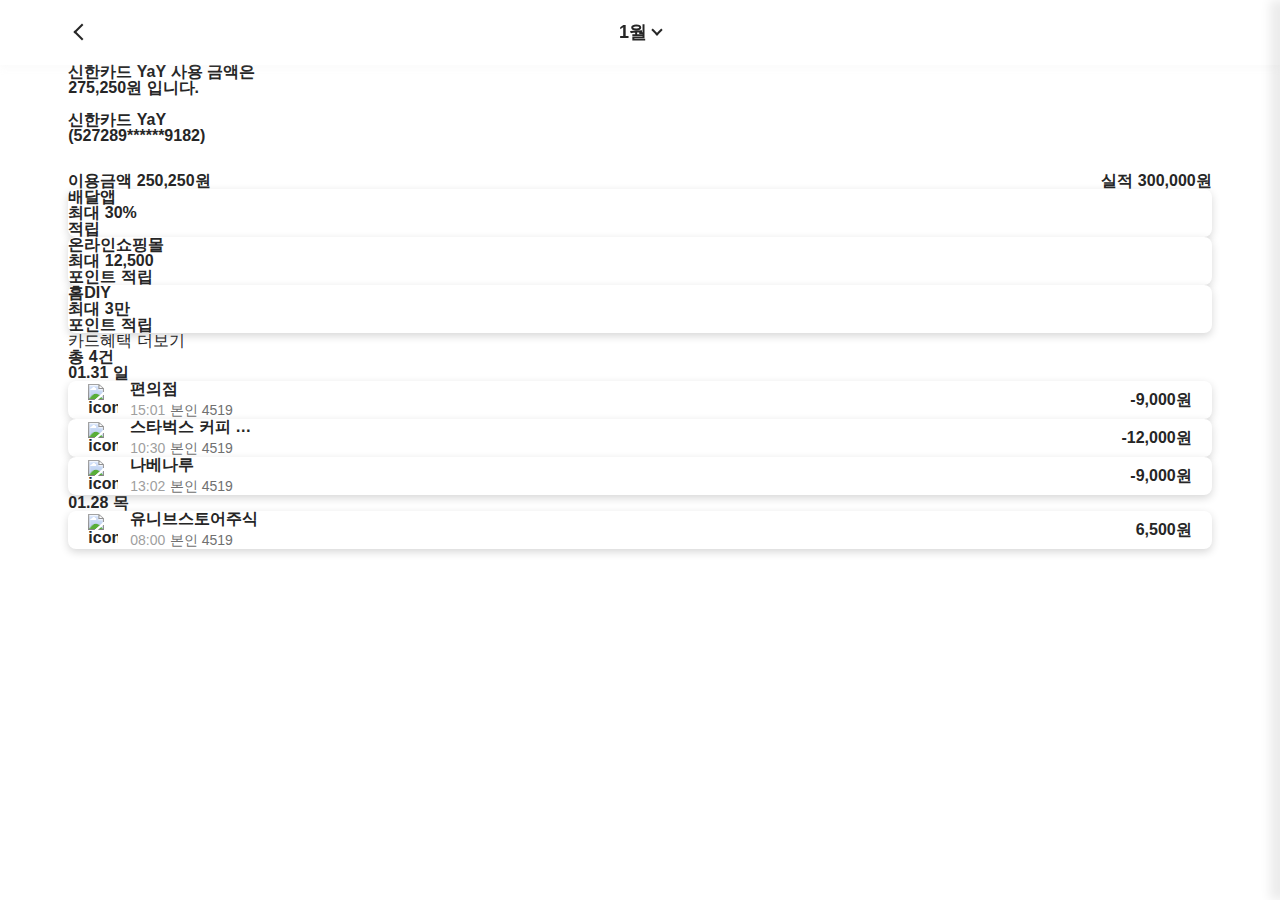
==== card-pay-result.html @ 5c0e251d "csss" ====
<!DOCTYPE html>
<html lang="en">

<head>
    <meta charset="UTF-8">
    <meta name="viewport"
        content="width=device-width, initial-scale=1.0, maximum-scale=1.0, minimum-scale=1.0, user-scalable=no">
    <title>SmartReport_main_page</title>

    <link rel="stylesheet" href="./swiper/package/css/swiper.css">
    <link rel="stylesheet" type="text/css" href="https://cdn.jsdelivr.net/gh/moonspam/NanumSquare@1.0/nanumsquare.css">
    <link rel="stylesheet" href="./css/reset.css">
    <link rel="stylesheet" href="./css/common.css">
    <link rel="stylesheet" href="./css/card-pay-result.css">
</head>

<body>
    <header>
        <nav>
            <div class="nav-header">
                <div class="nav-wrap">
                    <div class="top">
                        <h2>전체메뉴</h2>
                        <ul class="util">
                            <li>
                                <a href="./index.html">
                                    <img src="./img/home.png" alt="">
                                </a>
                            </li>
                            <li>
                                <a class="notice" href="./notice.html">
                                    <img src="./img/icon_notice.png" alt="">
                                </a>
                            </li>
                            <li>
                                <div class="hamburger act">
                                    <span></span>
                                    <span></span>
                                    <span></span>
                                </div>
                            </li>
                        </ul>
                    </div>
                    <div class="search-box">
                        <input type="text" placeholder="검색">
                        <button><img src="./img/icon_search.svg" alt=""></button>
                    </div>
                </div>
            </div>
            <div class="nav-body">
                <h2>MY</h2>
                <div class="nav-line"></div>
                <ul>
                    <li>
                        <a href="javascript:void(0)">계좌</a>
                    </li>
                    <div class="li-line"></div>
                    <li>
                        <a href="javascript:void(0)">거래 내역</a>
                    </li>
                    <div class="li-line"></div>
                    <li>
                        <a href="./challenge.html">챌린지</a>
                    </li>
                    <div class="li-line"></div>
                    <li>
                        <a href="javascript:void(0)">고정 지출 내역</a>
                    </li>
                    <div class="li-line"></div>
                </ul>
                <h2>리포트</h2>
                <div class="nav-line"></div>
                <ul>
                    <li>
                        <a href="./report_result.html">카테고리별 소비 내역</a>
                    </li>
                    <div class="li-line"></div>
                    <li>
                        <a href="./card-pay-result.html">카드별 이용 실적</a>
                    </li>
                    <div class="li-line"></div>
                    <li>
                        <a href="./card-pay.html">월별 소비 내역</a>
                    </li>
                    <div class="li-line"></div>
                </ul>
            </div>
        </nav>
        <div class="black_bg"></div>
        <div class="inner-wrap">
            <div class="header-wrap">
                <a href="./report.html">
                    <span class="prev"></span>
                </a>

                <div class="month-select">
                    <span>1월</span>
                </div>
                <div class="util">
                    <div class="white-wrap">
                        <div class="hamburger">
                            <span></span>
                            <span></span>
                            <span></span>
                        </div>
                    </div>
                </div>
            </div>
        </div>
        <div class="line"></div>
    </header>
    <article class="cont">
        <div class="inner-wrap">
            <div class="tit">
                <p><span class="b-line">신한카드 YaY</span> 사용 금액은</p>
                <p><span class="exbold">275,250원</span> 입니다.</p>
            </div>
            <div class="card-wrap">
                <img src="./img/report/cardImg1.png" alt="">
                <h3>신한카드 YaY</h3>
                <span>(527289******9182)</span>
            </div>
            <div class="right">
                <img src="./img/report/cardIcon.png" alt="">
            </div>
            <div class="prog">
                <div class="progs" id="progressing"></div>
            </div>
            <div class="prog-text">
                <span>이용금액 250,250원</span>
                <span>실적 300,000원</span>
            </div>
            <div class="flex-box">
                <div class="box box_item">
                    <span>배달앱</span>
                    <p>최대 30%<br>적립</p>
                </div>
                <div class="box box_item">
                    <span>온라인쇼핑몰</span>
                    <p>최대 12,500<br>포인트 적립</p>
                </div>
                <div class="box box_item">
                    <span>홈DIY</span>
                    <p>최대 3만<br>포인트 적립</p>
                </div>
            </div>
            <div class="right">
                <span class="regular">카드혜택 더보기</span>
            </div>
            <h3 class="pay-tit">총 4건</h3>
            <div class="pay-wrap">
                <div class="pay-area">
                    <div class="vertical-bar"></div>
                    <div class="pay-tit-box">
                        <span>01.31 일</span>
                    </div>
                    <div class="box box_1">
                        <div class="pay-box">
                            <div class="left-box">
                                <img src="./img/icon/pay-5.png" alt="icon">
                                <div class="pay">
                                    <h3>편의점</h3>
                                    <span>15:01</span>
                                    <p>본인 4519</p>
                                </div>
                            </div>
                            <span>-9,000원</span>
                        </div>
                    </div>
                    <div class="box box_1">
                        <div class="pay-box">
                            <div class="left-box">
                                <img src="./img/icon/pay-1.png" alt="icon">
                                <div class="pay">
                                    <h3>스타벅스 커피 …</h3>
                                    <span>10:30</span>
                                    <p>본인 4519</p>
                                </div>
                            </div>
                            <span>-12,000원</span>
                        </div>
                    </div>
                    <div class="box box_1">
                        <div class="pay-box">
                            <div class="left-box">
                                <img src="./img/icon/pay-4.png" alt="icon">
                                <div class="pay">
                                    <h3>나베나루</h3>
                                    <span>13:02</span>
                                    <p>본인 4519</p>
                                </div>
                            </div>
                            <span>-9,000원</span>
                        </div>
                    </div>
                </div>
                <div class="pay-area">
                    <div class="vertical-bar"></div>
                    <div class="pay-tit-box">
                        <span>01.28 목</span>
                    </div>
                    <div class="box box_1">
                        <div class="pay-box">
                            <div class="left-box">
                                <img src="./img/icon/pay-plus.svg" alt="icon">
                                <div class="pay">
                                    <h3>유니브스토어주식</h3>
                                    <span>08:00</span>
                                    <p>본인 4519</p>
                                </div>
                            </div>
                            <span>6,500원</span>
                        </div>
                    </div>
                </div>
            </div>

        </div>
    </article>
    <script src="./js/jquery.min.js"></script>
    <script src="./js/script.js"></script>
</body>

</html>
---- css/common.css ----
html,body{font-family: 'NanumSquare', sans-serif;font-size: 16px; font-weight: 600; color: #262626;}

body{width: 100%; height: 100vh; padding-top: 64px;}
.inner-wrap{position: relative; width: 89.33%; margin:0 auto;}
button{font-size: 16px;}

/* header */
header{position: fixed;width: 100%; top: 0; left: 0;z-index: 1;box-shadow: 0 3px 8px #CDCDCD1A;}
.header-wrap{margin: 0 4px; height: 64px; display: flex; text-align: center; justify-content: space-between; align-items: center; padding: 22px 0;}
.header-wrap > .menu a{position: relative;font-size: 24px;opacity: .75;font-weight: 400; line-height: 30px;}
.header-wrap > .menu a.active{font-size: 26px; opacity: 1;font-weight: 800;line-height: 27px;}
.header-wrap > .menu li{float: left; margin-right: 20px;line-height: 27px;position: relative;}
.util{ margin-bottom: 4px;z-index: 0;}
.util li{float: left; margin-left: 20px;}
.util .home{display: inline-block; width: 25px; height: 25px; background-image: url(../img/home.png);}
.util img{width: 25px;}

.util .hamburger{display: inline-block; width: 25px; height: 25px;padding: 3px 0; }
.util .hamburger span{display:block; width: 24px; height: 2px;margin-bottom: 6px;background-color: #fff;}
.hamburger.act span:nth-child(1){transform: translateY(8px) rotate(45deg); transition: .2s ease-in-out;}
.hamburger.act span:nth-child(2){visibility: hidden;}
.hamburger.act span:nth-child(3){transform: translateY(-8px) rotate(135deg);transition: .2s ease-in-out;}



.header-wrap > a>  span{display: block; width: 12px;height: 12px; border: 2px solid #262626; border-bottom: none;border-left: none; }
.prev{margin-left: 4px; transform: rotate(-135deg);}
.header-wrap .month-select {position: absolute; left: 50%; transform: translateX(-50%);}
.header-wrap .month-select span{font-size: 18px;}
.header-wrap .month-select >span:after{content: ''; display: inline-block; width: 6px; height: 6px; border: 2px solid ; border-left: none; border-bottom: none;  transform:translateY(-4px) rotate(135deg); margin-left: 6px;}



/* 햄버거 네비 메뉴 ------------------------------------------------------- */
nav{ height: 100%;width: 312px;position: fixed;z-index: 3;top: 0;right: 0;background-color: #fff;overflow-x: hidden;transition: all 0.3s ease-in-out;box-shadow: -10px 0 10px #00000014 ; transform: translateX(312px);}
nav.act{transform: translateX(0); ;}
.nav-header{position: relative; width: 100%; height: 154px;background-color:#32C5FF;}

.black_bg{position: fixed; top: 0; left: 0;width: 100%; height: 100%; background-color: #262626;opacity: .5; z-index: 2; visibility: hidden;}
.nav-wrap{margin: 0 20px;font-size: 20px;height: 64px;}
.top{display: flex; justify-content: space-between; padding-top: 21px;}
nav .hamburger span{background-color: #fff;}
.nav-header h2{ color: #fff;margin-left: 4px; line-height: 23px;}
.search-box { height: 44px; display: flex; justify-content: space-between; margin-top: 47px;}
.search-box > input{width: 230px; padding-left: 16px; border: 0px; outline: none;border-radius: 4px 0 0 4px;font-size: 16px; color: #262626;}
.search-box > input::placeholder{color: #b8b8b8;font-family:'NanumSquare', sans-serif; ;}
.search-box > input:-ms-input-placeholder{color: #b8b8b8;}
.search-box > input::-webkit-input-placeholder{color: #b8b8b8;}
.search-box > button{width: 50px; border: none; outline: none;background-color: #fff; border-radius: 0 4px 4px 0}
.search-box > button img{width: 20px;}

.nav-body h2{display: block; margin-left: 20px;padding-top: 32px;font-size: 20px; font-weight: 800;}
.nav-line{width: 100%; height: 1px;margin: 12px 0 20px 0; background-color: #DDDDDD;}
.li-line{width: 100%; height: 1px; margin:20px 0; background-color: #f7f7f7;}
.nav-body ul > li{margin-left: 20px; font-weight: 400;}
.nav-body ul > li a{color:#707070; font-size: 18px;}
/* ----------------------------------------------------------------------------- */


.line{width: 100%; height: 1px;}
.tit-box{width: 100%; display: flex; justify-content: space-between; align-items: center;}
.tit-box > span{line-height: 18px;}
.tit-box span:after{content: ''; display: inline-block; width: 6px; height: 6px; border: 1px solid ; border-left: none; border-bottom: none;  transform:translateY(-2px) rotate(45deg); margin-left: 4px;}
.box-tit span:after{content: ''; display: inline-block; width: 6px; height: 6px; border: 1px solid ; border-left: none; border-bottom: none;  transform:translateY(-2px) rotate(45deg); margin-left: 4px;}

/* progress bar */
.prog{width: 100%; border-radius: 50px;background: #dddddd; }
.progs{height: 100%;border-radius: 50px 0 0 50px;}
.prog-text{display: flex; justify-content: space-between; margin-top: 13px;}


/* box */
.box{width: 100%; background-color: #fff; border-radius: 8px; box-shadow: 0 3px 8px #00000029;overflow: hidden;}



/* pay-box */

.pay-box{display: flex; justify-content: space-between; align-items: center;margin: 0 20px;}
.pay-box > .left-box{display: flex; align-items: center;}
.pay-box > .left-box img{width: 30px; }
.pay-box > .left-box > .pay{display: inline-block; margin-left: 12px;}
.pay-box > .left-box > .pay h3{margin-bottom: 6px;}
.pay-box > .left-box > .pay>span{font-size: 14px; color: #707070;font-weight: 400; opacity: 67%;}
.pay-box > .left-box > .pay p{display: inline-block; font-size: 14px; color: #707070;font-weight: 400;}
/* .pay-box > span{margin-top: 10px; } */


/* color */
.green{color: #00C04D;}
.red{color: #FC3145;}
.yellow{color: #ECFF08;}
.blue{color: #3262FF;}
.gray70{color: #707070;}

/* font-weight */
.regular{font-weight: 400;}
.exbold{font-weight: 800;}


/* animation */
.opacity{-webkit-animation: opa .5s ease-in-out;}
@-webkit-keyframes opa{
    0%{
      opacity: 0;
      }
    100%{
      opacity: 1;
      }
  }
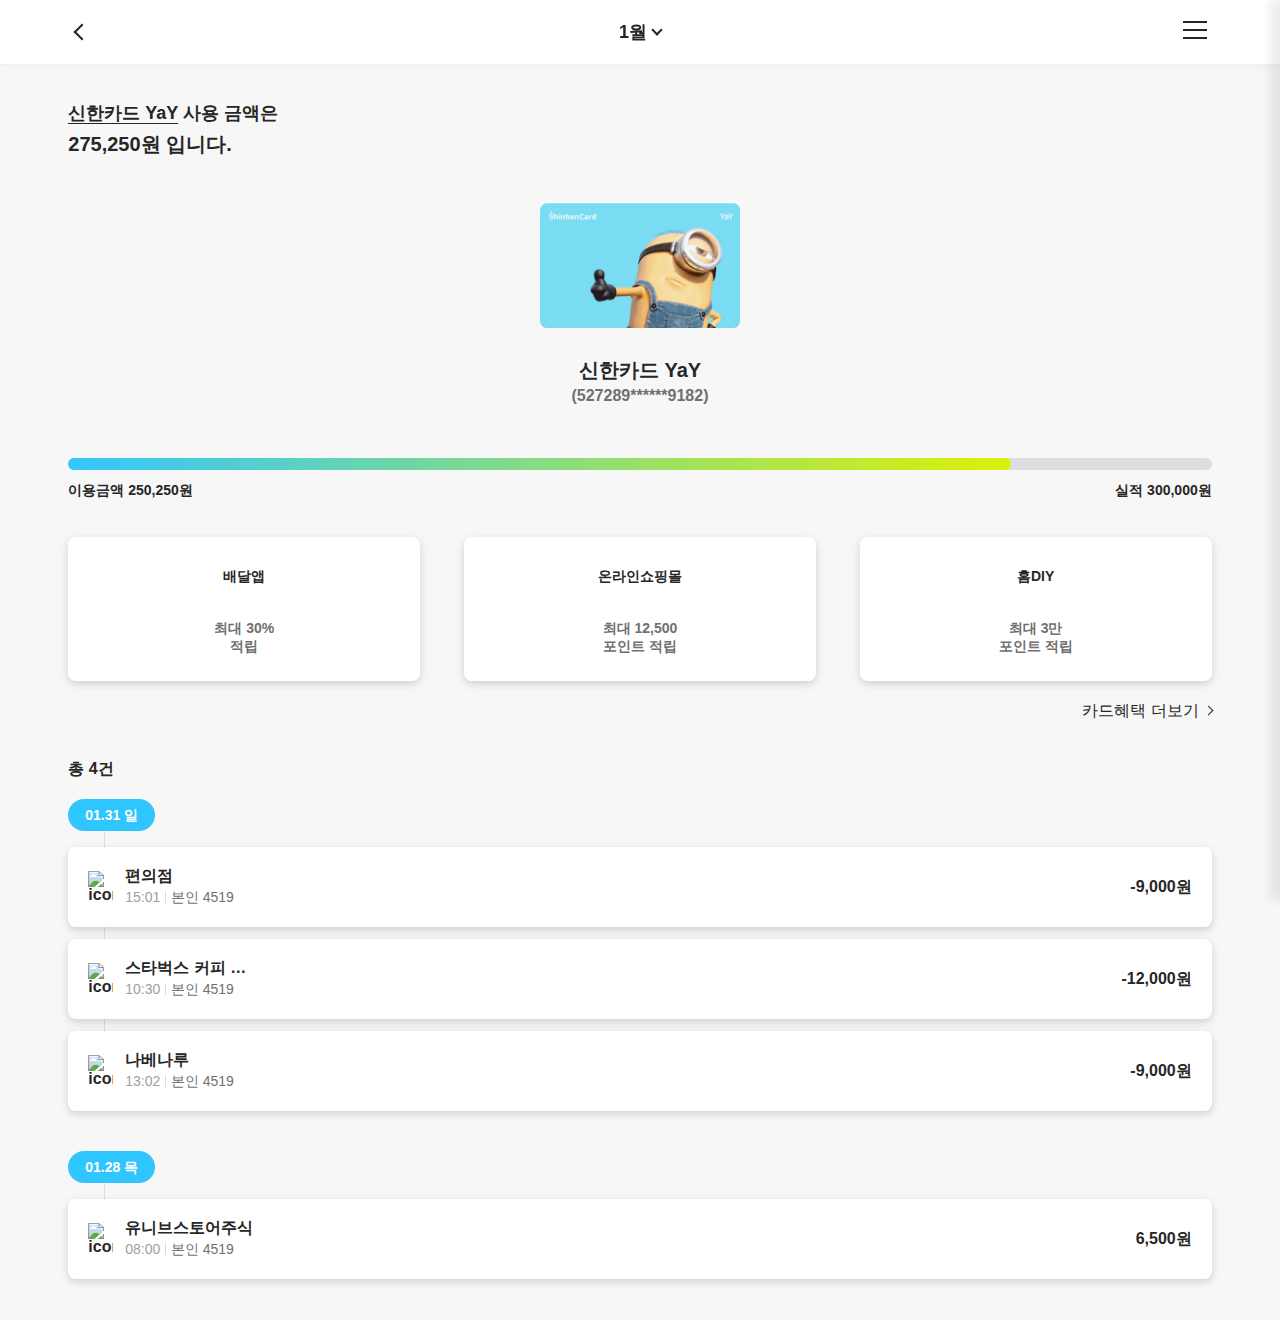
==== commit ae7e45b0: "css" ====
--- a/card-pay-result.html
+++ b/card-pay-result.html
@@ -29,7 +29,8 @@
                             </li>
                             <li>
                                 <a class="notice" href="./notice.html">
-                                    <img src="./img/icon_notice.png" alt="">
+                                    <div class="notice-circle">5</div>
+                                    <img src="./img/notice.png" alt="">
                                 </a>
                             </li>
                             <li>
@@ -116,7 +117,7 @@
                 <p><span class="exbold">275,250원</span> 입니다.</p>
             </div>
             <div class="card-wrap">
-                <img src="./img/report/cardImg1.png" alt="">
+                <img src="./img/img.png" alt="">
                 <h3>신한카드 YaY</h3>
                 <span>(527289******9182)</span>
             </div>
@@ -124,7 +125,7 @@
                 <img src="./img/report/cardIcon.png" alt="">
             </div>
             <div class="prog">
-                <div class="progs" id="progressing"></div>
+                <div class="progs" per="100" id="progressing"></div>
             </div>
             <div class="prog-text">
                 <span>이용금액 250,250원</span>
@@ -217,8 +218,33 @@
 
         </div>
     </article>
-    <script src="./js/jquery.min.js"></script>
-    <script src="./js/script.js"></script>
+    <script type="text/javascript" src="./js/jquery.min.js"></script>
+    <script type="text/javascript" src="./js/jquery.easing.1.3.js"></script>
+    <script type="text/javascript" src="./js/script.js"></script>
+    <script>
+        $(function () {
+            setTimeout(function () {
+                vibe()
+                $('.right img').attr('src', './img/report/cardIcon_color.png')
+            }, 1200)
+
+            function vibe() {
+                $('.right img').addClass('vibe')
+            }
+            $('.progs').each(function () {
+                var $this = $(this);
+                var per = $this.attr('per');
+                $this.animate({
+                    width: per + "%"
+                }, 1200);
+                if (per >= 100) {
+                    $(this).css({ 'border-radius': '50px' })
+                }
+            });
+
+        });
+
+    </script>
 </body>
 
 </html>--- a/css/common.css
+++ b/css/common.css
@@ -15,7 +15,7 @@
 .util .home{display: inline-block; width: 25px; height: 25px; background-image: url(../img/home.png);}
 .util img{width: 25px;}
 
-.util .hamburger{display: inline-block; width: 25px; height: 25px;padding: 3px 0; }
+.util .hamburger{display: inline-block; width: 25px; height: 25px;padding: 3px 0;  }
 .util .hamburger span{display:block; width: 24px; height: 2px;margin-bottom: 6px;background-color: #fff;}
 .hamburger.act span:nth-child(1){transform: translateY(8px) rotate(45deg); transition: .2s ease-in-out;}
 .hamburger.act span:nth-child(2){visibility: hidden;}
@@ -28,12 +28,13 @@
 .header-wrap .month-select {position: absolute; left: 50%; transform: translateX(-50%);}
 .header-wrap .month-select span{font-size: 18px;}
 .header-wrap .month-select >span:after{content: ''; display: inline-block; width: 6px; height: 6px; border: 2px solid ; border-left: none; border-bottom: none;  transform:translateY(-4px) rotate(135deg); margin-left: 6px;}
-
-
+.notice{position: relative;}
+.notice-circle{width: 12px; height: 12px; background-color: red; border-radius: 50%; position: absolute; right: 0;color: #fff;
+font-size: 8px; text-align: center; line-height: 12px; font-weight: 4lo00;}
 
 /* 햄버거 네비 메뉴 ------------------------------------------------------- */
 nav{ height: 100%;width: 312px;position: fixed;z-index: 3;top: 0;right: 0;background-color: #fff;overflow-x: hidden;transition: all 0.3s ease-in-out;box-shadow: -10px 0 10px #00000014 ; transform: translateX(312px);}
-nav.act{transform: translateX(0); ;}
+nav.act{transform: translateX(0);}
 .nav-header{position: relative; width: 100%; height: 154px;background-color:#32C5FF;}
 
 .black_bg{position: fixed; top: 0; left: 0;width: 100%; height: 100%; background-color: #262626;opacity: .5; z-index: 2; visibility: hidden;}
@@ -52,7 +53,9 @@
 .nav-body h2{display: block; margin-left: 20px;padding-top: 32px;font-size: 20px; font-weight: 800;}
 .nav-line{width: 100%; height: 1px;margin: 12px 0 20px 0; background-color: #DDDDDD;}
 .li-line{width: 100%; height: 1px; margin:20px 0; background-color: #f7f7f7;}
-.nav-body ul > li{margin-left: 20px; font-weight: 400;}
+
+.nav-body ul  a{display: block; width: 100%;}
+.nav-body ul > li{ margin-left: 20px; font-weight: 400;}
 .nav-body ul > li a{color:#707070; font-size: 18px;}
 /* ----------------------------------------------------------------------------- */
 
@@ -65,7 +68,7 @@
 
 /* progress bar */
 .prog{width: 100%; border-radius: 50px;background: #dddddd; }
-.progs{height: 100%;border-radius: 50px 0 0 50px;}
+.progs{width: 0%; height: 100%;border-radius: 50px 0 0 50px;}
 .prog-text{display: flex; justify-content: space-between; margin-top: 13px;}
 
 
@@ -78,7 +81,7 @@
 
 .pay-box{display: flex; justify-content: space-between; align-items: center;margin: 0 20px;}
 .pay-box > .left-box{display: flex; align-items: center;}
-.pay-box > .left-box img{width: 30px; }
+.pay-box > .left-box img{width: 25px; }
 .pay-box > .left-box > .pay{display: inline-block; margin-left: 12px;}
 .pay-box > .left-box > .pay h3{margin-bottom: 6px;}
 .pay-box > .left-box > .pay>span{font-size: 14px; color: #707070;font-weight: 400; opacity: 67%;}
@@ -109,3 +112,24 @@
       }
   }
 
+
+.vibe{-webkit-animation: viber 1s ease-in-out;}
+.vibein{-webkit-animation: vibe .5s infinite alternate-reverse;}
+
+@-webkit-keyframes viber{
+    0%{transform: scale(1);}
+    30%{transform: scale(1.1) rotate(-25deg);}
+    60%{transform: scale(1.1) rotate(25deg);}
+    100%{transform: scale(1) rotate(0deg);}
+}
+
+
+.dive{-webkit-animation: diving 1s;}
+
+@-webkit-keyframes diving{
+  0%{top: -300px; visibility: visible;}
+  70%{top: 0;transform: rotate(0);}
+  75%{transform: rotate(15deg);}
+  95%{transform: rotate(-15deg);}
+  100%{transform: rotate(0);}
+}--- a/css/card-pay-result.css
+++ b/css/card-pay-result.css
@@ -0,0 +1,51 @@
+body{background-color: #F7F7F7;}
+header{background-color: #fff;box-shadow: 0 3px 8px #CDCDCD1A;}
+.line{width: 100%; height: 1px; background-color: #EFEEEE;}
+.header-wrap > .util .hamburger span{background-color: #262626;}
+
+.cont{padding: 40px 0px 1px 0;}
+.tit > p{margin-bottom: 12px; font-size: 18px;}
+.tit > p .b-line{border-bottom: 1px solid;}
+.tit > p:last-child{font-size: 20px;}
+
+.card-wrap{text-align: center; margin-top: 48px;}
+.card-wrap img{width: 200px;}
+.card-wrap h3{font-size: 20px;  margin-top: 32px;}
+.card-wrap span{display: block; color: #707070;margin-top: 8px;}
+
+.right{width: 100%; height: 20px;margin-top: 22px; }
+.right img{width: 20px;float: right;}
+
+.prog{margin-top: 12px; height: 12px;}
+.prog > .progs{background: linear-gradient(to right, #33C6FE, #dcf008 );}
+.prog-text{font-size: 14px; margin-bottom: 4px;}
+
+.prog-text span{ color: #262626; }
+
+.flex-box{display: flex; justify-content: space-between; margin-top: 40px;}
+.flex-box .box_item{width: 30.8%; height: 144px;font-size: 14px;
+text-align: center;}
+
+.flex-box .box_item span{display: inline-block; margin-top: 32px;}
+.flex-box .box_item p{margin-top: 36px; color: #707070;line-height: 18px;}
+
+.right span{float: right;}
+.right span:after{content: ''; display: inline-block; width: 6px; height: 6px; border: 1px solid ; border-left: none; border-bottom: none;  transform:translateY(-2px) rotate(45deg); margin-left: 6px;}
+
+.pay-tit{margin-top: 38px;}
+
+.pay-wrap{margin-top: 22px;}
+
+.pay-area{position: relative; margin-bottom: 40px;}
+
+.vertical-bar{position: absolute;display: inline-block; left: 36px; width: 1px; height: 100%; background-color: #DDDDDD; z-index: -1;}
+
+.pay-tit-box{width: max-content; height: 32px; background-color: #2FC5FE;
+border-radius: 40px; display: flex; justify-content: space-between;
+align-items: center; padding: 8px 17px; margin-bottom: 16px;}
+.pay-tit-box span{color: #fff; font-size: 14px;}
+.vertical{ width: 1px; height: 12px; background-color: #F7F7F7; opacity: .5; margin: 0 24px;}
+
+.box_1{width: 100%; height: 80px;margin-bottom: 12px; padding: 21px 0;display: block;}
+
+.pay-box > .left-box > .pay>span:after{content: ''; display: inline-block; width: 1px; height: 12px; border-right: 1px solid #CDCDCD; margin-left: 4px;transform: translateY(1px);}
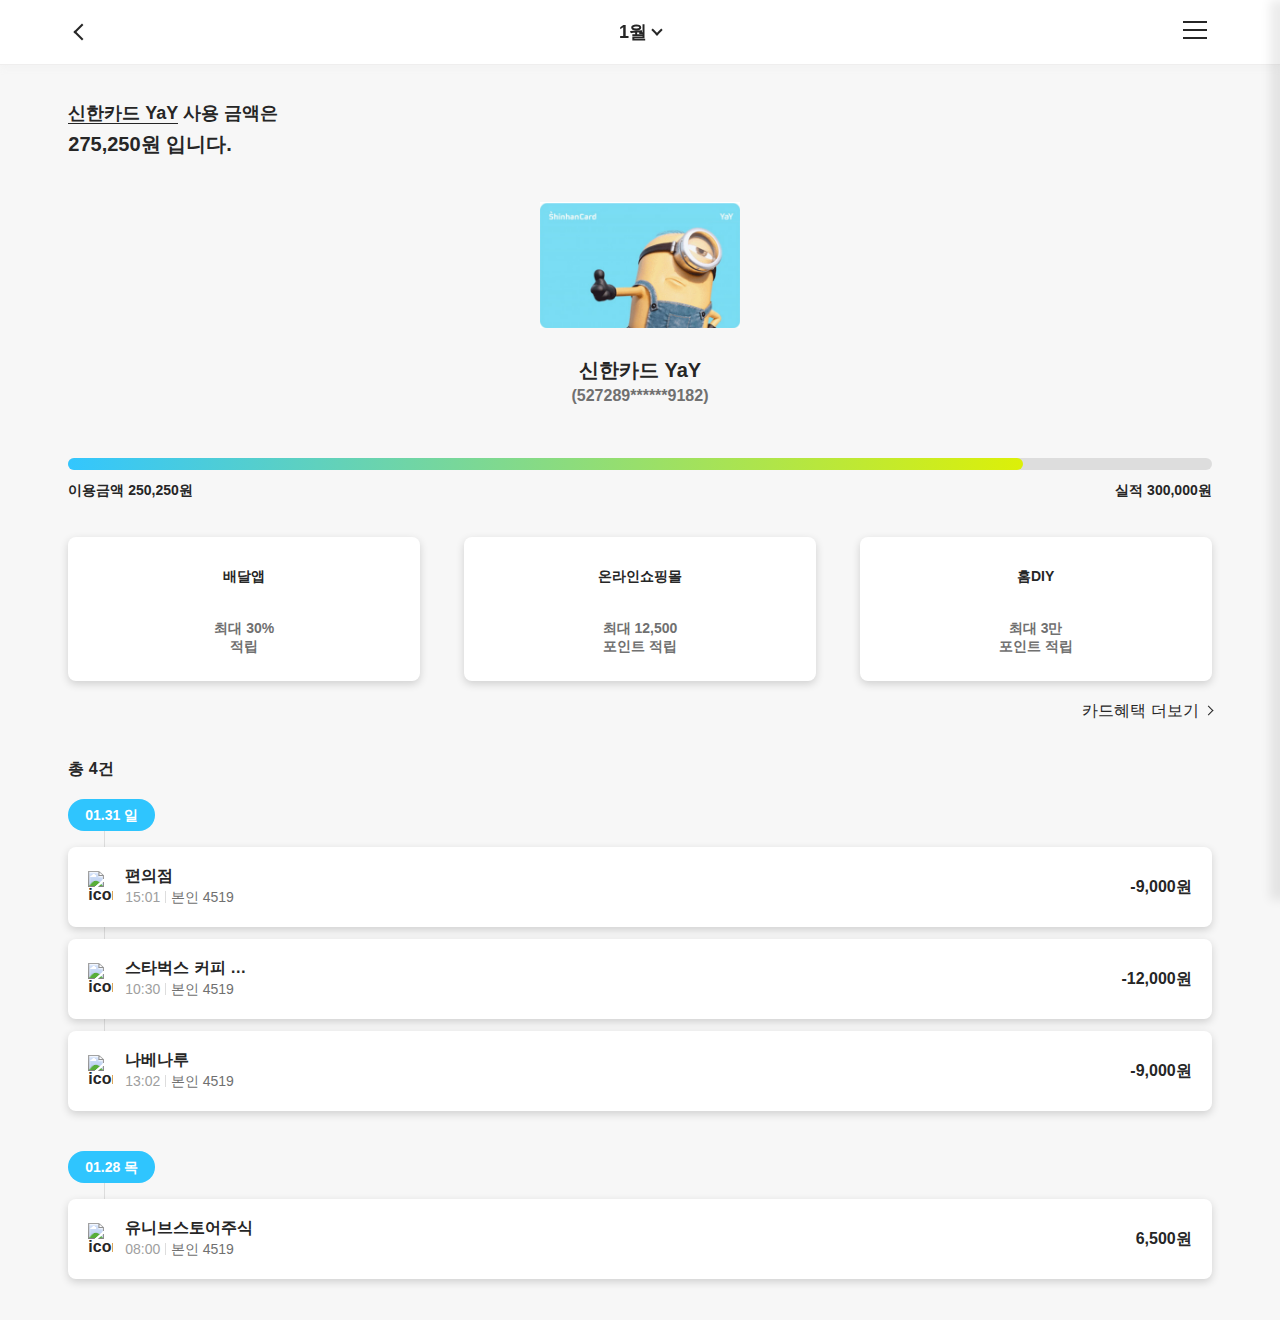
==== commit f476d980: "css" ====
--- a/card-pay-result.html
+++ b/card-pay-result.html
@@ -61,7 +61,7 @@
                     </li>
                     <div class="li-line"></div>
                     <li>
-                        <a href="./challenge.html">챌린지</a>
+                        <a href="javascript:void(0)">챌린지</a>
                     </li>
                     <div class="li-line"></div>
                     <li>
@@ -73,15 +73,15 @@
                 <div class="nav-line"></div>
                 <ul>
                     <li>
-                        <a href="./report_result.html">카테고리별 소비 내역</a>
-                    </li>
-                    <div class="li-line"></div>
-                    <li>
-                        <a href="./card-pay-result.html">카드별 이용 실적</a>
-                    </li>
-                    <div class="li-line"></div>
-                    <li>
-                        <a href="./card-pay.html">월별 소비 내역</a>
+                        <a href="javascript:void(0)">카테고리별 소비 내역</a>
+                    </li>
+                    <div class="li-line"></div>
+                    <li>
+                        <a href="javascript:void(0)">카드별 이용 실적</a>
+                    </li>
+                    <div class="li-line"></div>
+                    <li>
+                        <a href="javascript:void(0)">월별 소비 내역</a>
                     </li>
                     <div class="li-line"></div>
                 </ul>
@@ -110,6 +110,9 @@
         </div>
         <div class="line"></div>
     </header>
+    <a href="#" class="side-remote">
+        <div class="arrow"></div>
+    </a>
     <article class="cont">
         <div class="inner-wrap">
             <div class="tit">
--- a/css/common.css
+++ b/css/common.css
@@ -1,6 +1,6 @@
 html,body{font-family: 'NanumSquare', sans-serif;font-size: 16px; font-weight: 600; color: #262626;}
 
-body{width: 100%; height: 100vh; padding-top: 64px;}
+body{position: relative; width: 100%; height: 100vh; padding-top: 64px; z-index: 1;}
 .inner-wrap{position: relative; width: 89.33%; margin:0 auto;}
 button{font-size: 16px;}
 
@@ -33,7 +33,7 @@
 font-size: 8px; text-align: center; line-height: 12px; font-weight: 4lo00;}
 
 /* 햄버거 네비 메뉴 ------------------------------------------------------- */
-nav{ height: 100%;width: 312px;position: fixed;z-index: 3;top: 0;right: 0;background-color: #fff;overflow-x: hidden;transition: all 0.3s ease-in-out;box-shadow: -10px 0 10px #00000014 ; transform: translateX(312px);}
+nav{ height: 100%;width: 312px;position: fixed;z-index: 4;top: 0;right: 0;background-color: #fff;overflow-x: hidden;transition: all 0.3s ease-in-out;box-shadow: -10px 0 10px #00000014 ; transform: translateX(312px);}
 nav.act{transform: translateX(0);}
 .nav-header{position: relative; width: 100%; height: 154px;background-color:#32C5FF;}
 
@@ -58,7 +58,17 @@
 .nav-body ul > li{ margin-left: 20px; font-weight: 400;}
 .nav-body ul > li a{color:#707070; font-size: 18px;}
 /* ----------------------------------------------------------------------------- */
+/* accrodian */
+.accrodian{display: none;}
+.accro-btn{height: 45px; text-align: center; background-color: #fff;}
+.accro-btn> span{display: inline-block; padding-top: 5px; color: #707070;cursor: pointer;}
+.accro-btn> span:after{content: ''; display: inline-block; width: 6px; height: 6px; border: 1px solid ; border-left: none; border-bottom: none;  transform:translateY(-4px) rotate(135deg); margin-left: 6px;}
+/*  */
 
+/* side remote */
+.side-remote{display: none; width: 30px; height: 30px; border-radius: 50%; background-color: #2FC5FE; position: fixed; bottom: 7%; right: 20px;  z-index: 5;}
+.side-remote > .arrow{display: inline-block; width: 8px;height: 8px;border: 2px solid #fff; border-left: 0;border-bottom: 0; position: absolute;top: calc(50% - 2px); left: calc(50% - 4px); transform:rotate(-45deg);}
+/* ---------------------------------------- */
 
 .line{width: 100%; height: 1px;}
 .tit-box{width: 100%; display: flex; justify-content: space-between; align-items: center;}
@@ -132,4 +142,15 @@
   75%{transform: rotate(15deg);}
   95%{transform: rotate(-15deg);}
   100%{transform: rotate(0);}
-}+}
+
+
+/* report month */
+.month-slide{width: 100%; height: 60px; border-bottom: 1px solid #EFEEEE; position: fixed;z-index: 1;background-color: #f7f7f7;}
+.month-slide .flex-container{height: 60px; display: flex; justify-content: space-between;align-items: center;}
+.month-slide .flex-container span{display: block; width: 10px;height: 10px; border: 2px solid #949494; border-bottom: none;border-left: none; }
+.month-slide .flex-container .prev{margin-left: 4px; transform: rotate(-135deg);}
+.month-slide .flex-container .next{margin-right: 4px; transform: rotate(45deg);}
+.month-slide .flex-container p{font-size: 18px; color: #707070;}
+
+.visible{visibility: hidden;}